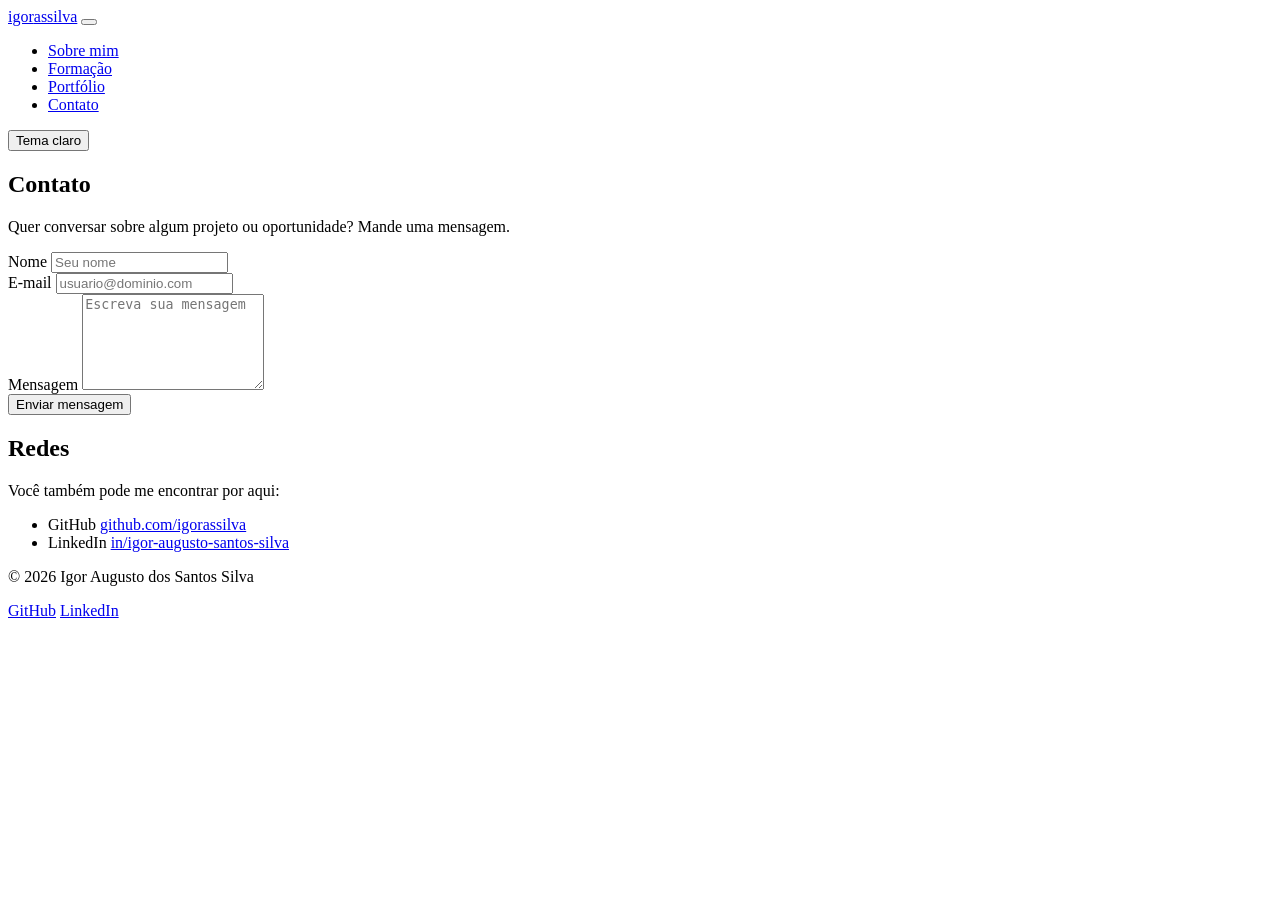
==== contato.html @ c09bfaa7 "feat: cria estrutura das páginas do portfólio" ====
<!DOCTYPE html>
<html lang="pt-BR">
<head>
    <meta charset="UTF-8">
    <meta name="viewport" content="width=device-width, initial-scale=1.0">
    <meta name="description" content="Entre em contato com Igor Augusto dos Santos Silva.">
    <title>Contato | Igor Augusto</title>
    <link rel="icon" href="img/favicon.svg" type="image/svg+xml">
    <link rel="stylesheet" href="css/estilo.css">
    <script src="js/tema.js"></script>
</head>
<body>
    <!-- Cabeçalho com o menu, igual em todas as páginas -->
    <header class="cabecalho">
        <div class="container cabecalho-conteudo">
            <a href="sobre.html" class="logo">igor<span>assilva</span></a>

            <button class="botao-menu" id="botao-menu" aria-label="Abrir menu" aria-expanded="false" aria-controls="menu">
                <span></span>
                <span></span>
                <span></span>
            </button>

            <nav class="menu" id="menu">
                <ul>
                    <li><a href="sobre.html">Sobre mim</a></li>
                    <li><a href="formacao.html">Formação</a></li>
                    <li><a href="portfolio.html">Portfólio</a></li>
                    <li><a href="contato.html" class="ativo">Contato</a></li>
                </ul>
                <button class="botao-tema" id="botao-tema" aria-label="Alternar tema claro/escuro">
                    <span class="icone-tema" aria-hidden="true"></span>
                    <span class="texto-tema">Tema claro</span>
                </button>
            </nav>
        </div>
    </header>

    <main class="container">
        <section class="titulo-pagina">
            <h1>Contato</h1>
            <p>Quer conversar sobre algum projeto ou oportunidade? Mande uma mensagem.</p>
        </section>

        <div class="contato">
            <!-- novalidate desativa a validação do navegador, quem valida é o script.js -->
            <form class="cartao formulario" id="formulario-contato" novalidate>
                <div class="campo">
                    <label for="nome">Nome</label>
                    <input type="text" id="nome" name="nome" placeholder="Seu nome">
                    <span class="erro" id="erro-nome"></span>
                </div>

                <div class="campo">
                    <label for="email">E-mail</label>
                    <input type="email" id="email" name="email" placeholder="usuario@dominio.com">
                    <span class="erro" id="erro-email"></span>
                </div>

                <div class="campo">
                    <label for="mensagem">Mensagem</label>
                    <textarea id="mensagem" name="mensagem" rows="6" placeholder="Escreva sua mensagem"></textarea>
                    <span class="erro" id="erro-mensagem"></span>
                </div>

                <button type="submit" class="botao">Enviar mensagem</button>
            </form>

            <aside class="cartao redes">
                <h2>Redes</h2>
                <p>Você também pode me encontrar por aqui:</p>
                <ul>
                    <li>
                        <span>GitHub</span>
                        <a href="https://github.com/igorassilva" target="_blank" rel="noopener">github.com/igorassilva</a>
                    </li>
                    <li>
                        <span>LinkedIn</span>
                        <a href="https://www.linkedin.com/in/igor-augusto-santos-silva/" target="_blank" rel="noopener">in/igor-augusto-santos-silva</a>
                    </li>
                </ul>
            </aside>
        </div>
    </main>

    <!-- Modal exibido depois do envio simulado do formulário -->
    <div class="modal" id="modal" role="dialog" aria-modal="true" aria-labelledby="modal-titulo" hidden>
        <div class="modal-conteudo">
            <h2 id="modal-titulo">Mensagem enviada com sucesso!</h2>
            <p id="modal-texto">Obrigado pelo contato, responderei assim que possível.</p>
            <button class="botao" id="fechar-modal">Fechar</button>
        </div>
    </div>

    <footer class="rodape">
        <div class="container">
            <p>&copy; <span id="ano-atual">2026</span> Igor Augusto dos Santos Silva</p>
            <p>
                <a href="https://github.com/igorassilva" target="_blank" rel="noopener">GitHub</a>
                <a href="https://www.linkedin.com/in/igor-augusto-santos-silva/" target="_blank" rel="noopener">LinkedIn</a>
            </p>
        </div>
    </footer>

    <script src="js/script.js"></script>
</body>
</html>
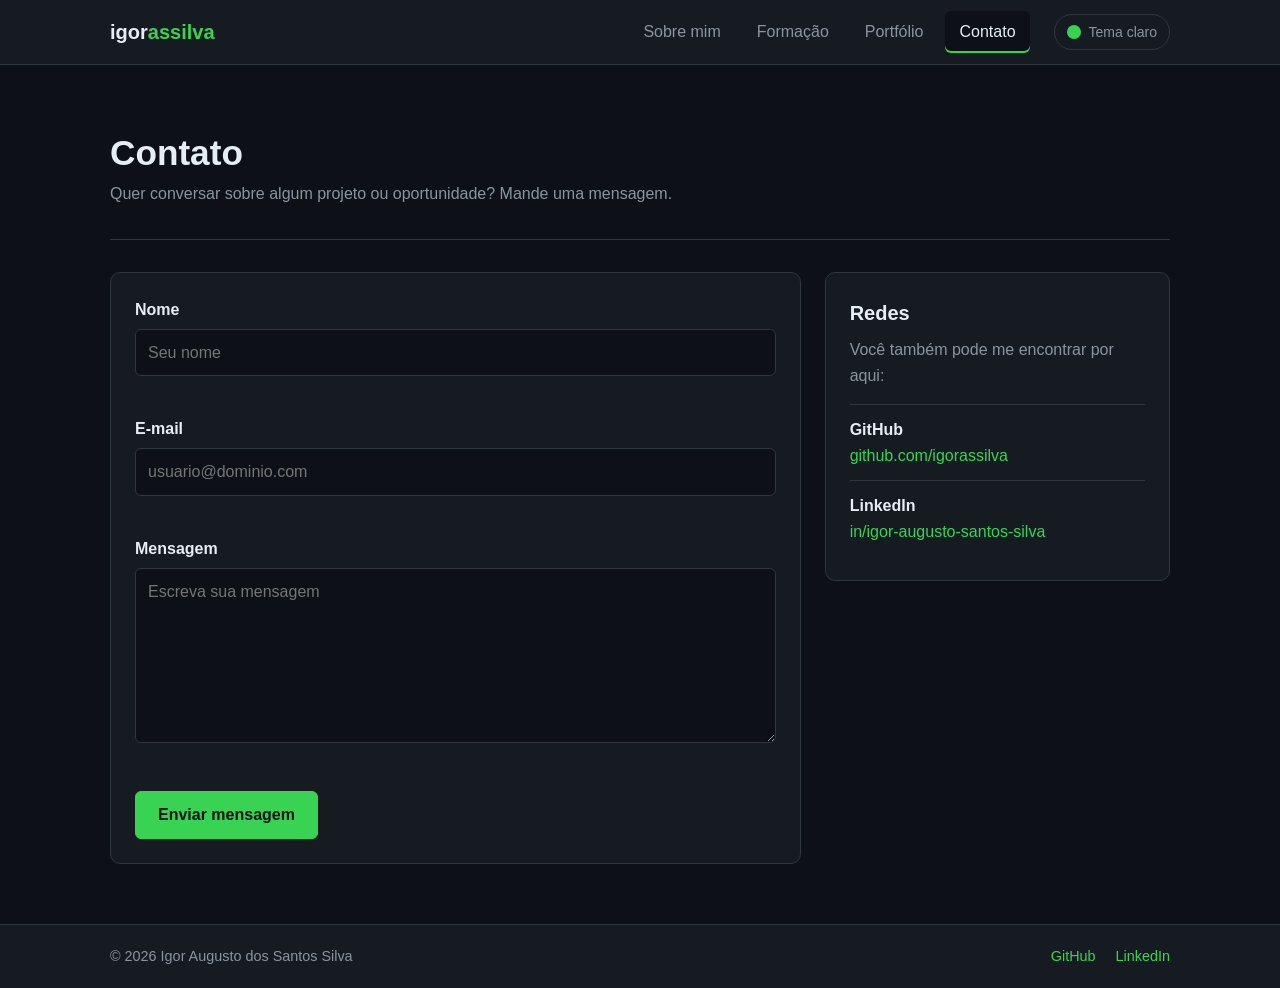
==== commit b90992d6: "feat: melhora visual da mensagem de sucesso do formulário" ====
--- a/contato.html
+++ b/contato.html
@@ -86,9 +86,12 @@
     <!-- Modal exibido depois do envio simulado do formulário -->
     <div class="modal" id="modal" role="dialog" aria-modal="true" aria-labelledby="modal-titulo" hidden>
         <div class="modal-conteudo">
+            <div class="modal-icone" aria-hidden="true">
+                <svg viewBox="0 0 24 24" width="32" height="32"><path d="M5 12.5l4.5 4.5L19 7.5" fill="none" stroke="currentColor" stroke-width="2.5" stroke-linecap="round" stroke-linejoin="round"/></svg>
+            </div>
             <h2 id="modal-titulo">Mensagem enviada com sucesso!</h2>
             <p id="modal-texto">Obrigado pelo contato, responderei assim que possível.</p>
-            <button class="botao" id="fechar-modal">Fechar</button>
+            <button class="botao botao-bloco" id="fechar-modal">Fechar</button>
         </div>
     </div>
 
--- a/css/estilo.css
+++ b/css/estilo.css
@@ -0,0 +1,726 @@
+/* Cores do tema escuro (padrão), inspiradas no gráfico de contribuições do GitHub */
+:root {
+    --fundo: #0d1117;
+    --fundo-cartao: #161b22;
+    --borda: #30363d;
+    --texto: #e6edf3;
+    --texto-suave: #8b949e;
+    --verde-1: #0e4429;
+    --verde-2: #006d32;
+    --verde-3: #26a641;
+    --verde-4: #39d353;
+    --destaque: var(--verde-4);
+    --texto-botao: #0d1117;
+    --erro: #f85149;
+    --sombra: 0 8px 24px rgba(0, 0, 0, 0.4);
+    --raio: 10px;
+}
+
+/* Tema claro, ativado pelo JavaScript ao adicionar a classe no html */
+.tema-claro {
+    --fundo: #f6f8fa;
+    --fundo-cartao: #ffffff;
+    --borda: #d0d7de;
+    --texto: #1f2328;
+    --texto-suave: #59636e;
+    --verde-1: #9be9a8;
+    --verde-2: #40c463;
+    --verde-3: #30a14e;
+    --verde-4: #216e39;
+    --destaque: #1a7f37;
+    --texto-botao: #ffffff;
+    --erro: #cf222e;
+    --sombra: 0 8px 24px rgba(140, 149, 159, 0.2);
+}
+
+* {
+    margin: 0;
+    padding: 0;
+    box-sizing: border-box;
+}
+
+html {
+    scroll-behavior: smooth;
+}
+
+body {
+    font-family: -apple-system, BlinkMacSystemFont, "Segoe UI", Roboto, Helvetica, Arial, sans-serif;
+    background-color: var(--fundo);
+    color: var(--texto);
+    line-height: 1.6;
+    min-height: 100vh;
+    display: flex;
+    flex-direction: column;
+    transition: background-color 0.3s, color 0.3s;
+}
+
+main {
+    flex: 1;
+    padding-top: 40px;
+    padding-bottom: 60px;
+}
+
+a {
+    color: var(--destaque);
+    text-decoration: none;
+}
+
+a:hover {
+    text-decoration: underline;
+}
+
+img {
+    max-width: 100%;
+    display: block;
+}
+
+.container {
+    width: 100%;
+    max-width: 1100px;
+    margin: 0 auto;
+    padding-left: 20px;
+    padding-right: 20px;
+}
+
+/* Cabeçalho fixo no topo */
+.cabecalho {
+    position: sticky;
+    top: 0;
+    z-index: 10;
+    background-color: var(--fundo-cartao);
+    border-bottom: 1px solid var(--borda);
+}
+
+.cabecalho-conteudo {
+    display: flex;
+    align-items: center;
+    justify-content: space-between;
+    height: 64px;
+}
+
+.logo {
+    font-size: 1.25rem;
+    font-weight: 700;
+    color: var(--texto);
+}
+
+.logo span {
+    color: var(--destaque);
+}
+
+.logo:hover {
+    text-decoration: none;
+}
+
+.menu {
+    display: flex;
+    align-items: center;
+    gap: 24px;
+}
+
+.menu ul {
+    display: flex;
+    list-style: none;
+    gap: 8px;
+}
+
+.menu a {
+    display: block;
+    padding: 8px 14px;
+    border-radius: 6px;
+    color: var(--texto-suave);
+    font-weight: 500;
+}
+
+.menu a:hover {
+    color: var(--texto);
+    background-color: var(--fundo);
+    text-decoration: none;
+}
+
+/* Link da página atual */
+.menu a.ativo {
+    color: var(--texto);
+    background-color: var(--fundo);
+    box-shadow: inset 0 -2px 0 var(--destaque);
+}
+
+.botao-tema {
+    display: flex;
+    align-items: center;
+    gap: 8px;
+    padding: 6px 12px;
+    border: 1px solid var(--borda);
+    border-radius: 20px;
+    background: transparent;
+    color: var(--texto-suave);
+    font: inherit;
+    font-size: 0.875rem;
+    cursor: pointer;
+}
+
+.botao-tema:hover {
+    color: var(--texto);
+    border-color: var(--destaque);
+}
+
+.icone-tema {
+    width: 14px;
+    height: 14px;
+    border-radius: 50%;
+    background-color: var(--destaque);
+}
+
+/* Botão hambúrguer, só aparece no celular */
+.botao-menu {
+    display: none;
+    flex-direction: column;
+    gap: 5px;
+    padding: 8px;
+    background: transparent;
+    border: none;
+    cursor: pointer;
+}
+
+.botao-menu span {
+    width: 24px;
+    height: 2px;
+    background-color: var(--texto);
+    transition: transform 0.3s, opacity 0.3s;
+}
+
+.botao-menu.aberto span:nth-child(1) {
+    transform: translateY(7px) rotate(45deg);
+}
+
+.botao-menu.aberto span:nth-child(2) {
+    opacity: 0;
+}
+
+.botao-menu.aberto span:nth-child(3) {
+    transform: translateY(-7px) rotate(-45deg);
+}
+
+/* Botões */
+.botao {
+    display: inline-block;
+    padding: 10px 22px;
+    border: 1px solid var(--destaque);
+    border-radius: 6px;
+    background-color: var(--destaque);
+    color: var(--texto-botao);
+    font: inherit;
+    font-weight: 600;
+    cursor: pointer;
+    transition: opacity 0.2s;
+}
+
+.botao:hover {
+    opacity: 0.85;
+    text-decoration: none;
+}
+
+.botao-secundario {
+    background-color: transparent;
+    color: var(--destaque);
+}
+
+/* Sobre mim */
+.destaque {
+    display: grid;
+    grid-template-columns: 1fr auto;
+    align-items: center;
+    gap: 48px;
+    padding: 40px 0;
+}
+
+.saudacao {
+    color: var(--destaque);
+    font-family: Consolas, "Courier New", monospace;
+}
+
+.destaque h1 {
+    font-size: 2.6rem;
+    line-height: 1.2;
+    margin-bottom: 8px;
+}
+
+.cargo {
+    font-size: 1.25rem;
+    color: var(--texto-suave);
+    margin-bottom: 20px;
+}
+
+.acoes {
+    display: flex;
+    flex-wrap: wrap;
+    gap: 12px;
+    margin-top: 28px;
+}
+
+.destaque-foto img {
+    border-radius: 50%;
+    border: 4px solid var(--verde-3);
+    box-shadow: 0 0 0 8px var(--verde-1);
+}
+
+/* Blocos e cartões */
+.titulo-pagina {
+    padding: 20px 0 32px;
+    border-bottom: 1px solid var(--borda);
+    margin-bottom: 32px;
+}
+
+.titulo-pagina h1 {
+    font-size: 2.2rem;
+}
+
+.titulo-pagina p {
+    color: var(--texto-suave);
+}
+
+.bloco {
+    margin-top: 48px;
+}
+
+.bloco h2 {
+    font-size: 1.5rem;
+    margin-bottom: 20px;
+    padding-left: 12px;
+    border-left: 4px solid var(--destaque);
+}
+
+.grade {
+    display: grid;
+    gap: 20px;
+}
+
+.grade-2 {
+    grid-template-columns: repeat(2, 1fr);
+}
+
+.grade-3 {
+    grid-template-columns: repeat(3, 1fr);
+}
+
+.cartao {
+    background-color: var(--fundo-cartao);
+    border: 1px solid var(--borda);
+    border-radius: var(--raio);
+    padding: 24px;
+    transition: border-color 0.2s, transform 0.2s;
+}
+
+.cartao:hover {
+    border-color: var(--verde-3);
+}
+
+.cartao h3 {
+    margin-bottom: 8px;
+}
+
+.cartao p {
+    color: var(--texto-suave);
+}
+
+.cartao-hobby {
+    border-top: 4px solid var(--verde-3);
+}
+
+.tags {
+    display: flex;
+    flex-wrap: wrap;
+    gap: 10px;
+    list-style: none;
+}
+
+.tags li {
+    padding: 6px 14px;
+    border-radius: 20px;
+    background-color: var(--verde-1);
+    color: var(--texto);
+    font-size: 0.9rem;
+}
+
+.tema-claro .tags li {
+    color: #0d1117;
+}
+
+.tags-pequenas {
+    margin: 16px 0;
+    gap: 6px;
+}
+
+.tags-pequenas li {
+    padding: 2px 10px;
+    font-size: 0.8rem;
+}
+
+/* Formação */
+.linha-tempo {
+    list-style: none;
+    border-left: 2px solid var(--borda);
+    padding-left: 28px;
+}
+
+.linha-tempo li {
+    position: relative;
+    margin-bottom: 20px;
+}
+
+.linha-tempo li::before {
+    content: "";
+    position: absolute;
+    left: -36px;
+    top: 28px;
+    width: 14px;
+    height: 14px;
+    border-radius: 3px;
+    background-color: var(--verde-4);
+}
+
+.periodo {
+    display: inline-block;
+    font-size: 0.8rem;
+    color: var(--destaque);
+    font-weight: 600;
+    text-transform: uppercase;
+    margin-bottom: 6px;
+}
+
+.cartao .instituicao {
+    color: var(--texto);
+    font-weight: 500;
+    margin-bottom: 6px;
+}
+
+.idiomas {
+    list-style: none;
+    display: grid;
+    gap: 12px;
+    max-width: 480px;
+}
+
+.idiomas li {
+    display: flex;
+    justify-content: space-between;
+    padding: 14px 20px;
+    background-color: var(--fundo-cartao);
+    border: 1px solid var(--borda);
+    border-radius: var(--raio);
+}
+
+.idioma-nivel {
+    color: var(--destaque);
+    font-weight: 600;
+}
+
+/* Portfólio */
+.filtros {
+    display: flex;
+    flex-wrap: wrap;
+    gap: 10px;
+    margin-bottom: 28px;
+}
+
+.filtro {
+    padding: 6px 16px;
+    border: 1px solid var(--borda);
+    border-radius: 20px;
+    background-color: var(--fundo-cartao);
+    color: var(--texto-suave);
+    font: inherit;
+    cursor: pointer;
+}
+
+.filtro:hover {
+    color: var(--texto);
+}
+
+.filtro.ativo {
+    background-color: var(--destaque);
+    border-color: var(--destaque);
+    color: var(--texto-botao);
+}
+
+.projeto {
+    display: flex;
+    flex-direction: column;
+}
+
+.projeto:hover {
+    transform: translateY(-4px);
+}
+
+/* Classe usada pelo filtro para esconder os projetos */
+.projeto.escondido {
+    display: none;
+}
+
+.links-projeto {
+    display: flex;
+    gap: 16px;
+    margin-top: auto;
+    font-weight: 600;
+}
+
+.mais-projetos {
+    margin-top: 36px;
+    text-align: center;
+    color: var(--texto-suave);
+}
+
+/* Contato */
+.contato {
+    display: grid;
+    grid-template-columns: 2fr 1fr;
+    gap: 24px;
+    align-items: start;
+}
+
+.campo {
+    margin-bottom: 20px;
+}
+
+.campo label {
+    display: block;
+    font-weight: 600;
+    margin-bottom: 6px;
+}
+
+.campo input,
+.campo textarea {
+    width: 100%;
+    padding: 10px 12px;
+    border: 1px solid var(--borda);
+    border-radius: 6px;
+    background-color: var(--fundo);
+    color: var(--texto);
+    font: inherit;
+}
+
+.campo textarea {
+    resize: vertical;
+}
+
+.campo input:focus,
+.campo textarea:focus {
+    outline: none;
+    border-color: var(--destaque);
+    box-shadow: 0 0 0 3px var(--verde-1);
+}
+
+/* Estado de erro aplicado pelo JavaScript */
+.campo.invalido input,
+.campo.invalido textarea {
+    border-color: var(--erro);
+}
+
+.erro {
+    display: block;
+    min-height: 1.2em;
+    margin-top: 4px;
+    color: var(--erro);
+    font-size: 0.85rem;
+}
+
+.redes h2 {
+    font-size: 1.25rem;
+    margin-bottom: 8px;
+}
+
+.redes ul {
+    list-style: none;
+    margin-top: 16px;
+}
+
+.redes li {
+    display: flex;
+    flex-direction: column;
+    padding: 12px 0;
+    border-top: 1px solid var(--borda);
+}
+
+.redes li span {
+    font-weight: 600;
+}
+
+.redes a {
+    word-break: break-all;
+}
+
+/* Modal de confirmação */
+.modal {
+    position: fixed;
+    inset: 0;
+    z-index: 20;
+    display: flex;
+    align-items: center;
+    justify-content: center;
+    padding: 20px;
+    background-color: rgba(1, 4, 9, 0.75);
+    backdrop-filter: blur(4px);
+    animation: aparecer 0.2s ease-out;
+}
+
+.modal[hidden] {
+    display: none;
+}
+
+.modal-conteudo {
+    width: 100%;
+    max-width: 420px;
+    padding: 36px 32px 28px;
+    text-align: center;
+    background-color: var(--fundo-cartao);
+    border: 1px solid var(--borda);
+    border-top: 4px solid var(--verde-3);
+    border-radius: var(--raio);
+    box-shadow: var(--sombra);
+    animation: subir 0.3s ease-out;
+}
+
+.modal-icone {
+    display: flex;
+    align-items: center;
+    justify-content: center;
+    width: 64px;
+    height: 64px;
+    margin: 0 auto 20px;
+    border-radius: 50%;
+    background-color: var(--verde-1);
+    color: var(--verde-4);
+    box-shadow: 0 0 0 8px rgba(57, 211, 83, 0.1);
+}
+
+.tema-claro .modal-icone {
+    color: var(--destaque);
+    box-shadow: 0 0 0 8px rgba(26, 127, 55, 0.08);
+}
+
+.modal-conteudo h2 {
+    font-size: 1.3rem;
+    line-height: 1.3;
+    margin-bottom: 8px;
+}
+
+.modal-conteudo p {
+    color: var(--texto-suave);
+    margin-bottom: 28px;
+}
+
+.botao-bloco {
+    width: 100%;
+}
+
+@keyframes aparecer {
+    from {
+        opacity: 0;
+    }
+}
+
+@keyframes subir {
+    from {
+        opacity: 0;
+        transform: translateY(16px) scale(0.97);
+    }
+}
+
+/* Rodapé */
+.rodape {
+    border-top: 1px solid var(--borda);
+    background-color: var(--fundo-cartao);
+    color: var(--texto-suave);
+    font-size: 0.9rem;
+}
+
+.rodape .container {
+    display: flex;
+    flex-wrap: wrap;
+    justify-content: space-between;
+    gap: 12px;
+    padding-top: 20px;
+    padding-bottom: 20px;
+}
+
+.rodape a {
+    margin-left: 16px;
+}
+
+/* Tablet */
+@media (max-width: 900px) {
+    .grade-3 {
+        grid-template-columns: repeat(2, 1fr);
+    }
+
+    .contato {
+        grid-template-columns: 1fr;
+    }
+}
+
+/* Celular: o menu vira uma lista que abre pelo botão hambúrguer */
+@media (max-width: 720px) {
+    .botao-menu {
+        display: flex;
+    }
+
+    .menu {
+        display: none;
+        position: absolute;
+        top: 64px;
+        left: 0;
+        right: 0;
+        flex-direction: column;
+        align-items: stretch;
+        gap: 12px;
+        padding: 16px 20px 20px;
+        background-color: var(--fundo-cartao);
+        border-bottom: 1px solid var(--borda);
+    }
+
+    .menu.aberto {
+        display: flex;
+    }
+
+    .menu ul {
+        flex-direction: column;
+    }
+
+    .botao-tema {
+        align-self: flex-start;
+    }
+
+    .destaque {
+        grid-template-columns: 1fr;
+        gap: 32px;
+        padding: 20px 0;
+    }
+
+    .destaque-foto {
+        order: -1;
+    }
+
+    .destaque-foto img {
+        width: 160px;
+        height: 160px;
+    }
+
+    .destaque h1 {
+        font-size: 2rem;
+    }
+
+    .grade-2,
+    .grade-3 {
+        grid-template-columns: 1fr;
+    }
+
+    .rodape .container {
+        flex-direction: column;
+        align-items: center;
+        text-align: center;
+    }
+
+    .rodape a {
+        margin: 0 8px;
+    }
+}
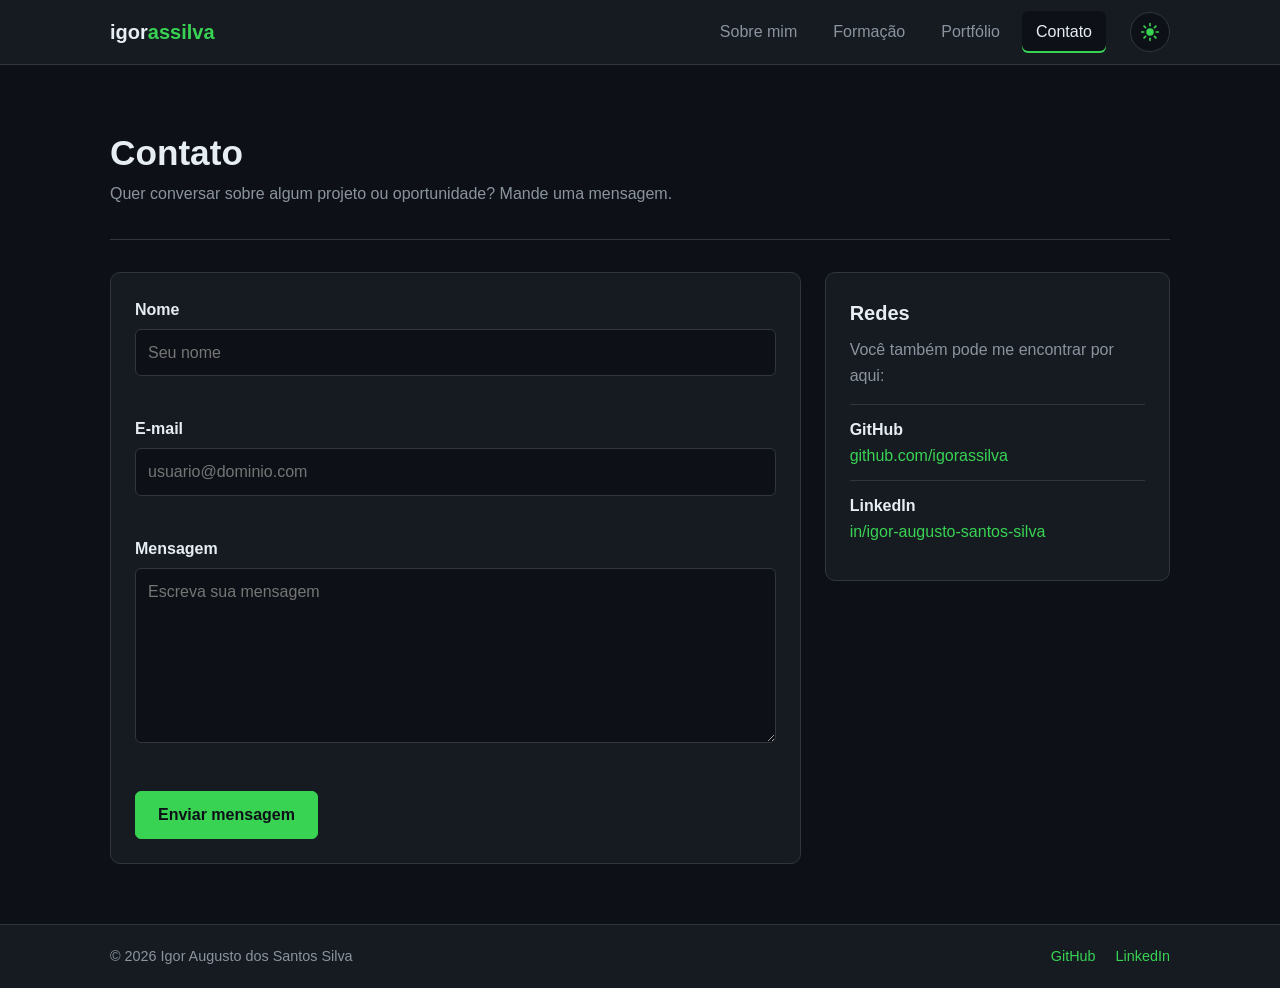
==== commit 86eede75: "feat: troca botão de tema por ícones de sol e lua" ====
--- a/contato.html
+++ b/contato.html
@@ -28,9 +28,15 @@
                     <li><a href="portfolio.html">Portfólio</a></li>
                     <li><a href="contato.html" class="ativo">Contato</a></li>
                 </ul>
-                <button class="botao-tema" id="botao-tema" aria-label="Alternar tema claro/escuro">
-                    <span class="icone-tema" aria-hidden="true"></span>
-                    <span class="texto-tema">Tema claro</span>
+                <!-- No tema escuro aparece o sol e no tema claro aparece a lua -->
+                <button class="botao-tema" id="botao-tema" aria-label="Ativar tema claro" title="Ativar tema claro">
+                    <svg class="icone-sol" viewBox="0 0 24 24" width="20" height="20" aria-hidden="true">
+                        <circle cx="12" cy="12" r="4.5" fill="currentColor"/>
+                        <path d="M12 2v2.5M12 19.5V22M2 12h2.5M19.5 12H22M4.9 4.9l1.8 1.8M17.3 17.3l1.8 1.8M4.9 19.1l1.8-1.8M17.3 6.7l1.8-1.8" stroke="currentColor" stroke-width="2" stroke-linecap="round"/>
+                    </svg>
+                    <svg class="icone-lua" viewBox="0 0 24 24" width="20" height="20" aria-hidden="true">
+                        <path d="M20.5 14.5A8.5 8.5 0 0 1 9.5 3.5a8.5 8.5 0 1 0 11 11z" fill="currentColor"/>
+                    </svg>
                 </button>
             </nav>
         </div>
--- a/css/estilo.css
+++ b/css/estilo.css
@@ -148,27 +148,37 @@
 .botao-tema {
     display: flex;
     align-items: center;
-    gap: 8px;
-    padding: 6px 12px;
+    justify-content: center;
+    width: 40px;
+    height: 40px;
     border: 1px solid var(--borda);
-    border-radius: 20px;
-    background: transparent;
-    color: var(--texto-suave);
-    font: inherit;
-    font-size: 0.875rem;
+    border-radius: 50%;
+    background-color: var(--fundo);
+    color: var(--destaque);
     cursor: pointer;
+    transition: border-color 0.2s, background-color 0.2s, transform 0.3s;
 }
 
 .botao-tema:hover {
-    color: var(--texto);
     border-color: var(--destaque);
-}
-
-.icone-tema {
-    width: 14px;
-    height: 14px;
-    border-radius: 50%;
-    background-color: var(--destaque);
+    background-color: var(--verde-1);
+    transform: rotate(20deg);
+}
+
+.tema-claro .botao-tema:hover {
+    background-color: #dafbe1;
+}
+
+.icone-lua {
+    display: none;
+}
+
+.tema-claro .icone-sol {
+    display: none;
+}
+
+.tema-claro .icone-lua {
+    display: block;
 }
 
 /* Botão hambúrguer, só aparece no celular */
